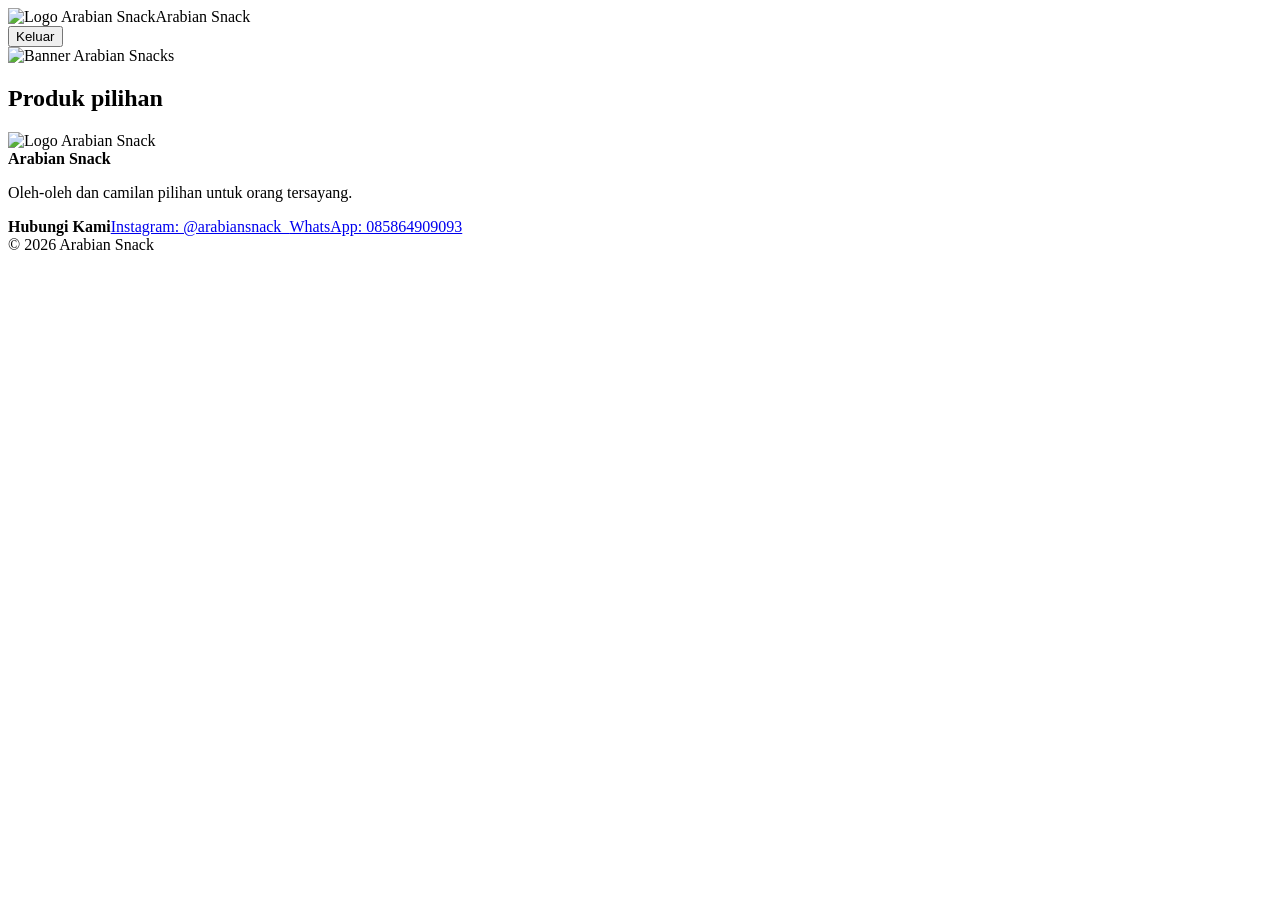
==== index.html @ d79957db "tampilan awal" ====
<!doctype html>
<html lang="id">

<head>
    <meta charset="UTF-8">
    <meta name="viewport" content="width=device-width,initial-scale=1">
    <title>Arabian Snack</title>
    <link rel="stylesheet" href="css/style.css">
</head>

<body data-page="shop">
    <div class="page">
        <header class="topbar">
            <div class="brand"><img src="images/LOGO.jpeg" alt="Logo Arabian Snack">Arabian Snack</div>
            <button class="logout" onclick="logout()">Keluar</button>
        </header>
        <section class="hero"><img src="images/Banner.jpeg" alt="Banner Arabian Snacks"></section>
        <main>
            <h2 class="section-title">Produk pilihan</h2>
            <div id="products" class="product-grid"></div>
        </main>
        <footer class="site-footer">
            <img src="images/LOGO.jpeg" alt="Logo Arabian Snack">
            <div><b>Arabian Snack</b>
                <p>Oleh-oleh dan camilan pilihan untuk orang tersayang.</p>
            </div>
            <div class="contact"><b>Hubungi Kami</b><a href="https://www.instagram.com/arabiansnack_" target="_blank"
                    rel="noopener">Instagram: @arabiansnack_</a><a href="https://wa.me/6285864909093" target="_blank"
                    rel="noopener">WhatsApp: 085864909093</a></div>
            <span>© 2026 Arabian Snack</span>
        </footer>
    </div>
    <script src="js/app.js"></script>
</body>

</html>
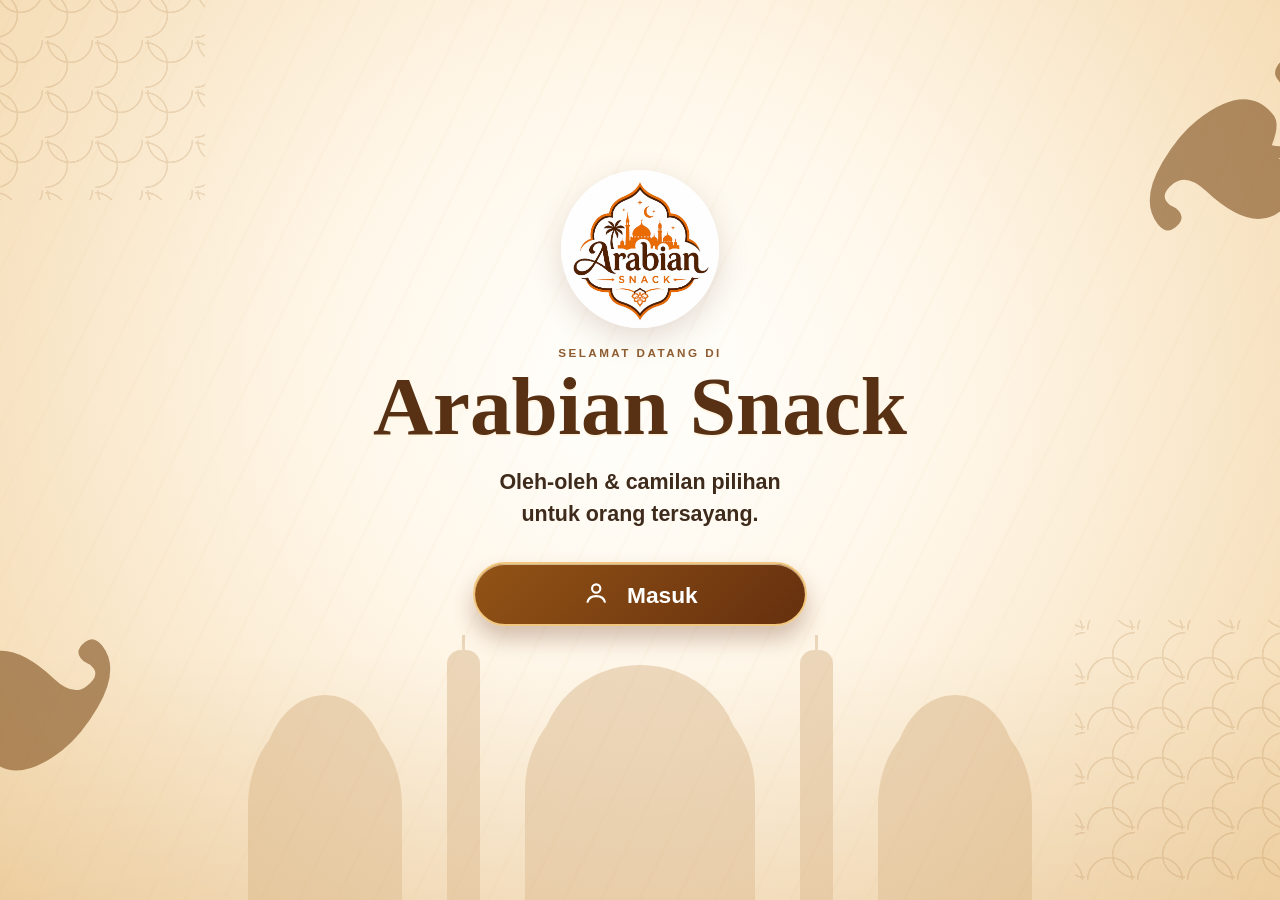
==== commit 5d885bd3: "Update" ====
--- a/index.html
+++ b/index.html
@@ -4,33 +4,36 @@
 <head>
     <meta charset="UTF-8">
     <meta name="viewport" content="width=device-width,initial-scale=1">
-    <title>Arabian Snack</title>
+    <title>Arabian Snack | Oleh-oleh pilihan</title>
     <link rel="stylesheet" href="css/style.css">
 </head>
 
-<body data-page="shop">
-    <div class="page">
-        <header class="topbar">
-            <div class="brand"><img src="images/LOGO.jpeg" alt="Logo Arabian Snack">Arabian Snack</div>
-            <button class="logout" onclick="logout()">Keluar</button>
-        </header>
-        <section class="hero"><img src="images/Banner.jpeg" alt="Banner Arabian Snacks"></section>
-        <main>
-            <h2 class="section-title">Produk pilihan</h2>
-            <div id="products" class="product-grid"></div>
-        </main>
-        <footer class="site-footer">
-            <img src="images/LOGO.jpeg" alt="Logo Arabian Snack">
-            <div><b>Arabian Snack</b>
-                <p>Oleh-oleh dan camilan pilihan untuk orang tersayang.</p>
-            </div>
-            <div class="contact"><b>Hubungi Kami</b><a href="https://www.instagram.com/arabiansnack_" target="_blank"
-                    rel="noopener">Instagram: @arabiansnack_</a><a href="https://wa.me/6285864909093" target="_blank"
-                    rel="noopener">WhatsApp: 085864909093</a></div>
-            <span>© 2026 Arabian Snack</span>
-        </footer>
+<body data-page="login" class="welcome-page">
+    <main class="welcome-layout">
+        <div class="arabesque arabesque-top" aria-hidden="true"></div>
+        <div class="arabesque arabesque-bottom" aria-hidden="true"></div>
+        <div class="palm palm-left" aria-hidden="true">❧</div>
+        <div class="palm palm-right" aria-hidden="true">❧</div>
+        <section class="welcome-content" aria-labelledby="welcomeTitle">
+            <img class="welcome-logo" src="images/LOGO.jpeg" alt="Logo Arabian Snack">
+            <p class="welcome-kicker">SELAMAT DATANG DI</p>
+            <h1 id="welcomeTitle">Arabian Snack</h1>
+            <p class="welcome-copy">Oleh-oleh &amp; camilan pilihan<br>untuk orang tersayang.</p>
+            <button class="welcome-login" id="openLogin" type="button"><svg aria-hidden="true" viewBox="0 0 24 24" fill="none" stroke="currentColor" stroke-width="1.8"><circle cx="12" cy="8" r="3.5"></circle><path d="M4.5 20c.7-3.6 3.2-5.5 7.5-5.5s6.8 1.9 7.5 5.5"></path></svg> Masuk</button>
+        </section>
+        <div class="mosque" aria-hidden="true"><i></i><i></i><i></i><i></i><i></i></div>
+    </main>
+    <div class="login-modal" id="loginModal" hidden>
+        <div class="modal-backdrop" data-close-login></div>
+        <section class="login-card card" role="dialog" aria-modal="true" aria-labelledby="loginTitle">
+            <button class="modal-close" type="button" data-close-login aria-label="Tutup formulir masuk">×</button>
+            <img class="modal-logo" src="images/LOGO.jpeg" alt="">
+            <h2 id="loginTitle">Masuk ke Arabian Snack</h2><p class="intro">Pilih jenis akun, lalu masuk untuk melanjutkan.</p>
+            <div class="role-grid"><button class="role active" data-role="user" type="button">Pengguna</button><button class="role" data-role="admin" type="button">Admin</button></div>
+            <form id="loginForm"><label for="email">Email</label><input id="email" type="email" autocomplete="email" required><label for="password">Password</label><input id="password" type="password" autocomplete="current-password" required><button id="loginButton" class="btn" type="submit">Masuk sebagai Pengguna</button><p id="error" class="error" aria-live="polite"></p></form>
+            <div class="hint"><b>Akun demo</b><br>Pengguna: user@gmail.com / user123<br>Admin: admin@gmail.com / admin123</div>
+        </section>
     </div>
     <script src="js/app.js"></script>
 </body>
-
-</html>+</html>
--- a/css/style.css
+++ b/css/style.css
@@ -0,0 +1,1001 @@
+:root {
+    --brown: #7b4b2a;
+    --dark: #3f2b1c;
+    --cream: #fff8ed;
+    --line: #e4d2c2
+}
+
+* {
+    box-sizing: border-box
+}
+
+body {
+    margin: 0;
+    font-family: Arial, sans-serif;
+    background: var(--cream);
+    color: var(--dark);
+    overflow-x: hidden
+}
+
+button,
+input {
+    font: inherit
+}
+
+.page {
+    width: min(1120px, calc(100% - 32px));
+    margin: auto
+}
+
+.brand {
+    display: flex;
+    align-items: center;
+    gap: 9px;
+    font-weight: 800;
+    color: var(--brown)
+}
+
+.brand img {
+    width: 34px;
+    height: 34px;
+    border-radius: 50%;
+    object-fit: cover
+}
+
+.btn {
+    display: inline-block;
+    border: 0;
+    border-radius: 10px;
+    padding: 13px 18px;
+    background: var(--brown);
+    color: #fff;
+    font-weight: 700;
+    text-decoration: none;
+    cursor: pointer
+}
+
+.btn:hover {
+    background: #5e351c
+}
+
+.card {
+    background: #fff;
+    border-radius: 18px;
+    box-shadow: 0 8px 25px #5835191a
+}
+
+.login-layout {
+    min-height: 100vh;
+    display: grid;
+    place-items: center;
+    padding: 20px
+}
+
+.login-card {
+    width: min(100%, 440px);
+    padding: 32px
+}
+
+.welcome-page {
+    background: #fff8ed;
+    overflow: hidden
+}
+
+.welcome-layout {
+    position: relative;
+    isolation: isolate;
+    min-height: 100svh;
+    display: grid;
+    place-items: center;
+    overflow: hidden;
+    padding: 46px 22px 150px;
+    background: radial-gradient(circle at 50% 42%, #fffdf8 0 11%, #fff6e7 40%, #f3d8ad 100%);
+}
+
+.welcome-layout::before {
+    content: "";
+    position: absolute;
+    z-index: -3;
+    inset: 0;
+    opacity: .3;
+    background: repeating-linear-gradient(116deg, transparent 0 15px, #dcb47522 16px 18px, transparent 19px 34px)
+}
+
+.welcome-content {
+    position: relative;
+    z-index: 2;
+    width: min(100%, 680px);
+    text-align: center;
+    color: var(--dark);
+    animation: welcome-in .7s ease both
+}
+
+.welcome-logo {
+    display: block;
+    width: clamp(110px, 14vw, 158px);
+    aspect-ratio: 1;
+    margin: 0 auto 18px;
+    border-radius: 50%;
+    object-fit: cover;
+    box-shadow: 0 10px 30px #5d351e2b
+}
+
+.welcome-kicker {
+    margin: 0 0 6px;
+    letter-spacing: .21em;
+    font-size: .73rem;
+    font-weight: 800;
+    color: #8e5c31
+}
+
+.welcome-content h1 {
+    margin: 0;
+    font-family: Georgia, serif;
+    font-size: clamp(2.9rem, 7vw, 5.2rem);
+    line-height: 1;
+    color: #583115;
+    text-shadow: 0 2px 0 #fff4df
+}
+
+.welcome-copy {
+    margin: 18px 0 32px;
+    font-size: clamp(1rem, 2vw, 1.34rem);
+    line-height: 1.5;
+    font-weight: 600
+}
+
+.welcome-login {
+    min-width: min(100%, 334px);
+    border: 2px solid #f1c77f;
+    border-radius: 999px;
+    padding: 15px 34px;
+    background: linear-gradient(135deg, #925315, #66300f);
+    box-shadow: 0 13px 21px #6f3a1d4d, inset 0 1px #fff5d7a1;
+    color: #fff;
+    font-size: clamp(1.1rem, 2.4vw, 1.42rem);
+    font-weight: 800;
+    cursor: pointer;
+    transition: transform .2s, box-shadow .2s
+}
+
+.welcome-login svg {
+    width: 1.25em;
+    height: 1.25em;
+    margin-right: 10px;
+    vertical-align: -.2em
+}
+
+.welcome-login:hover {
+    transform: translateY(-3px);
+    box-shadow: 0 17px 28px #6f3a1d56, inset 0 1px #fff5d7a1
+}
+
+.welcome-login:focus-visible,
+.modal-close:focus-visible {
+    outline: 3px solid #f2b758;
+    outline-offset: 4px
+}
+
+.arabesque {
+    position: absolute;
+    z-index: -1;
+    width: 260px;
+    height: 260px;
+    opacity: .16;
+    background-image: radial-gradient(circle at 50% 0, transparent 38%, #9f692e 39% 41%, transparent 42%), radial-gradient(circle at 0 50%, transparent 38%, #9f692e 39% 41%, transparent 42%);
+    background-size: 50px 50px
+}
+
+.arabesque-top {
+    top: -60px;
+    left: -55px
+}
+
+.arabesque-bottom {
+    right: -55px;
+    bottom: 20px;
+    transform: rotate(180deg)
+}
+
+.palm {
+    position: absolute;
+    z-index: 0;
+    font-family: Georgia, serif;
+    color: #75420f;
+    opacity: .56;
+    font-size: clamp(15rem, 27vw, 30rem);
+    line-height: .5;
+    transform: rotate(-38deg)
+}
+
+.palm-left {
+    left: -135px;
+    bottom: 95px
+}
+
+.palm-right {
+    right: -115px;
+    top: 65px;
+    transform: rotate(142deg)
+}
+
+.mosque {
+    position: absolute;
+    z-index: 1;
+    display: flex;
+    align-items: end;
+    justify-content: center;
+    gap: clamp(12px, 3.5vw, 66px);
+    right: 0;
+    bottom: 0;
+    left: 0;
+    height: 27%;
+    padding: 0 4%;
+    opacity: .25;
+    background: linear-gradient(transparent, #c8914e8f)
+}
+
+.mosque i {
+    display: block;
+    width: clamp(60px, 12vw, 170px);
+    height: clamp(85px, 16vw, 190px);
+    border-radius: 100% 100% 0 0;
+    background: #b57a36;
+    box-shadow: 0 -30px 0 -15px #b57a36
+}
+
+.mosque i:nth-child(2),
+.mosque i:nth-child(4) {
+    width: clamp(16px, 2.6vw, 37px);
+    height: clamp(120px, 23vw, 250px);
+    border-radius: 14px 14px 0 0
+}
+
+.mosque i:nth-child(3) {
+    width: clamp(100px, 18vw, 260px);
+    height: clamp(110px, 19vw, 220px)
+}
+
+.login-modal[hidden] {
+    display: none
+}
+
+.login-modal {
+    position: fixed;
+    z-index: 30;
+    inset: 0;
+    display: grid;
+    place-items: center;
+    padding: 20px;
+    animation: modal-in .2s ease both
+}
+
+.modal-backdrop {
+    position: absolute;
+    inset: 0;
+    background: #2f190dcc;
+    backdrop-filter: blur(6px)
+}
+
+.login-modal .login-card {
+    position: relative;
+    z-index: 1;
+    max-height: min(90svh, 680px);
+    overflow: auto;
+    padding: 27px 32px;
+    box-shadow: 0 24px 70px #1f1007a3
+}
+
+.modal-logo {
+    display: block;
+    width: 64px;
+    height: 64px;
+    margin: 0 auto 12px;
+    border-radius: 50%;
+    object-fit: cover
+}
+
+.login-card h2 {
+    margin: 0;
+    color: var(--dark);
+    text-align: center;
+    font-family: Georgia, serif
+}
+
+.modal-close {
+    position: absolute;
+    top: 12px;
+    right: 15px;
+    width: 36px;
+    height: 36px;
+    border: 0;
+    border-radius: 50%;
+    background: #fff1df;
+    color: var(--brown);
+    font-size: 1.65rem;
+    line-height: 1;
+    cursor: pointer
+}
+
+.login-card #loginButton {
+    width: 100%;
+    margin-top: 22px
+}
+
+@keyframes welcome-in {
+    from {
+        opacity: 0;
+        transform: translateY(18px)
+    }
+
+    to {
+        opacity: 1;
+        transform: translateY(0)
+    }
+}
+
+@keyframes modal-in {
+    from {
+        opacity: 0
+    }
+
+    to {
+        opacity: 1
+    }
+}
+
+.login-card .brand {
+    justify-content: center;
+    font-size: 1.35rem
+}
+
+.intro {
+    text-align: center;
+    color: #806e61
+}
+
+.role-grid,
+.product-grid,
+.stats {
+    display: grid;
+    gap: 14px
+}
+
+.role-grid {
+    grid-template-columns: 1fr 1fr;
+    margin: 22px 0
+}
+
+.role {
+    padding: 12px;
+    border: 1px solid var(--line);
+    background: #fff;
+    border-radius: 10px;
+    color: var(--brown);
+    font-weight: 700;
+    cursor: pointer
+}
+
+.role.active {
+    background: var(--brown);
+    color: #fff
+}
+
+label {
+    display: block;
+    margin: 14px 0 7px;
+    font-weight: 700
+}
+
+input {
+    width: 100%;
+    padding: 13px;
+    border: 1px solid var(--line);
+    border-radius: 9px
+}
+
+.error {
+    min-height: 20px;
+    color: #b42318;
+    text-align: center
+}
+
+.hint {
+    padding: 12px;
+    background: #fff7e8;
+    border-radius: 10px;
+    font-size: .85rem;
+    line-height: 1.55
+}
+
+.topbar {
+    display: flex;
+    align-items: center;
+    justify-content: space-between;
+    padding: 18px 0
+}
+
+.logout {
+    background: transparent;
+    border: 1px solid var(--brown);
+    border-radius: 8px;
+    padding: 9px 13px;
+    color: var(--brown);
+    cursor: pointer
+}
+
+.hero {
+    overflow: hidden;
+    border-radius: 22px;
+    background: #fff
+}
+
+.hero img {
+    display: block;
+    width: 100%;
+    aspect-ratio: 16 / 7;
+    object-fit: cover
+}
+
+.section-title {
+    margin: 38px 0 18px
+}
+
+.product-grid {
+    grid-template-columns: repeat(3, 1fr);
+    padding-bottom: 32px
+}
+
+.product {
+    overflow: hidden;
+    display: flex;
+    flex-direction: column
+}
+
+.product-visual {
+    display: grid;
+    place-items: center;
+    aspect-ratio: 1 / 1;
+    height: auto;
+    padding: 14px;
+    background: #fff;
+    font-size: 58px
+}
+
+.product-visual img {
+    width: 100%;
+    height: 100%;
+    object-fit: contain;
+    object-position: center
+}
+
+.product-info {
+    padding: 22px 20px 20px;
+    background: #fff;
+    border-top: 12px solid #fff;
+    position: relative;
+    z-index: 1;
+    min-height: 180px;
+    display: flex;
+    flex-direction: column
+}
+
+.product-info h3 {
+    margin: 10px 0 0;
+    font-size: 1.05rem
+}
+
+.price {
+    color: #9a541e;
+    font-weight: 800;
+    font-size: 1.15rem
+}
+
+.product .btn {
+    width: 100%;
+    background: #df8100;
+    margin-top: auto
+}
+
+.product .btn:hover {
+    background: #b96800
+}
+
+.flow-card {
+    width: min(100%, 700px);
+    margin: 40px auto;
+    padding: clamp(22px, 5vw, 36px)
+}
+
+.cart-item {
+    display: flex;
+    align-items: center;
+    gap: 16px;
+    padding: 16px 0;
+    border-bottom: 1px solid var(--line)
+}
+
+.cart-image {
+    width: 120px;
+    height: 120px;
+    object-fit: contain;
+    background: #fff;
+    border-radius: 10px;
+    border: 1px solid var(--line)
+}
+
+.cart-price {
+    margin-left: auto;
+    font-weight: 800;
+    color: var(--brown)
+}
+
+.dus-options {
+    margin-top: 22px;
+    padding: 18px;
+    border-radius: 12px;
+    background: #fff7ef
+}
+
+.quantity-box {
+    display: flex;
+    align-items: center;
+    gap: 14px;
+    margin-top: 22px;
+    padding: 14px 18px;
+    background: #fff7ef;
+    border-radius: 10px
+}
+
+.quantity-box label {
+    margin: 0
+}
+
+.quantity-box input {
+    width: 90px;
+    background: #fff
+}
+
+.dus-options h2,
+.dus-options p {
+    margin: 0 0 8px
+}
+
+.variant-list {
+    display: grid;
+    grid-template-columns: repeat(auto-fit, minmax(110px, 1fr));
+    gap: 10px;
+    margin: 14px 0
+}
+
+.variant-option {
+    padding: 7px;
+    border: 1px solid var(--line);
+    border-radius: 9px;
+    background: #fff;
+    color: var(--dark);
+    cursor: pointer;
+    text-align: left
+}
+
+.variant-option.active {
+    border: 2px solid var(--brown);
+    background: #fff4e8
+}
+
+.variant-option img {
+    display: block;
+    width: 100%;
+    height: 82px;
+    object-fit: contain;
+    background: #fff;
+    border-radius: 5px;
+    margin-bottom: 6px
+}
+
+.variant-option span {
+    display: block;
+    font-size: .75rem;
+    line-height: 1.35
+}
+
+.variant-option small {
+    display: block;
+    margin-top: 3px;
+    color: var(--brown);
+    font-weight: 700
+}
+
+.dus-options input[type="number"] {
+    max-width: 120px;
+    background: #fff
+}
+
+.checkout-grid {
+    display: grid;
+    grid-template-columns: 3fr 2fr;
+    gap: 20px
+}
+
+.checkout-card {
+    padding: 25px
+}
+
+.two-col {
+    display: grid;
+    grid-template-columns: 1fr 1fr;
+    gap: 10px
+}
+
+.payment-card {
+    width: min(100%, 620px);
+    margin: 32px auto;
+    padding: clamp(22px, 5vw, 36px)
+}
+
+.method {
+    width: 100%;
+    margin: 10px 0;
+    padding: 16px;
+    border: 1px solid var(--line);
+    border-radius: 10px;
+    background: #fff;
+    text-align: left;
+    cursor: pointer
+}
+
+.method small {
+    display: block;
+    margin-top: 5px;
+    color: #756355
+}
+
+.method.active {
+    border: 2px solid var(--brown);
+    background: #fff7ef
+}
+
+.success-card {
+    width: min(100%, 500px);
+    margin: 12vh auto;
+    text-align: center;
+    padding: clamp(26px, 6vw, 50px)
+}
+
+.check {
+    font-size: 65px;
+    color: var(--brown)
+}
+
+.admin-layout {
+    min-height: 100vh;
+    display: grid;
+    grid-template-columns: 240px 1fr
+}
+
+.sidebar {
+    padding: 28px 18px;
+    background: #6b3e26;
+    color: #fff
+}
+
+.sidebar .brand {
+    color: #fff
+}
+
+.nav {
+    display: grid;
+    gap: 7px;
+    margin-top: 28px
+}
+
+.nav a,
+.nav button {
+    padding: 11px;
+    color: #fff;
+    text-decoration: none;
+    border-radius: 8px
+}
+
+.nav button {
+    border: 0;
+    background: transparent;
+    text-align: left;
+    cursor: pointer
+}
+
+.nav a:first-child,
+.nav button.active {
+    background: #8d5a38
+}
+
+.admin-main {
+    padding: clamp(22px, 4vw, 42px)
+}
+
+.admin-actions {
+    display: flex;
+    align-items: center;
+    gap: 10px
+}
+
+.menu-toggle {
+    display: none;
+    width: 42px;
+    height: 42px;
+    padding: 10px;
+    border: 1px solid var(--brown);
+    border-radius: 8px;
+    background: #fff;
+    cursor: pointer
+}
+
+.menu-toggle span {
+    display: block;
+    height: 2px;
+    margin: 4px 0;
+    background: var(--brown)
+}
+
+.sidebar-overlay {
+    display: none
+}
+
+.mobile-admin-bar {
+    display: none
+}
+
+.stats {
+    grid-template-columns: repeat(4, 1fr)
+}
+
+.stat {
+    padding: 19px
+}
+
+.stat p {
+    margin: 0 0 8px;
+    color: #725d4f
+}
+
+.stat strong {
+    color: var(--brown);
+    font-size: 1.4rem
+}
+
+.table-wrap {
+    overflow-x: auto;
+    margin-top: 28px
+}
+
+.table-wrap table {
+    width: 100%;
+    min-width: 600px;
+    border-collapse: collapse
+}
+
+.table-wrap th,
+.table-wrap td {
+    padding: 13px 16px;
+    border-top: 1px solid var(--line);
+    text-align: left
+}
+
+.table-wrap th {
+    background: #fff7ef;
+    color: var(--brown)
+}
+
+.back-link {
+    display: inline-block;
+    margin-bottom: 14px;
+    color: var(--brown);
+    font-weight: 700;
+    text-decoration: none
+}
+
+.site-footer {
+    display: grid;
+    grid-template-columns: auto 1fr auto auto;
+    align-items: center;
+    gap: 14px;
+    margin-top: 30px;
+    padding: 24px 0;
+    border-top: 1px solid var(--line);
+    color: #705b4c
+}
+
+.site-footer img {
+    width: 48px;
+    height: 48px;
+    object-fit: cover;
+    border-radius: 50%
+}
+
+.site-footer p {
+    margin: 5px 0 0;
+    font-size: .9rem
+}
+
+.contact {
+    display: grid;
+    gap: 5px;
+    padding-left: 20px;
+    border-left: 1px solid var(--line);
+    font-size: .85rem
+}
+
+.contact a {
+    color: var(--brown);
+    text-decoration: none
+}
+
+.contact a:hover {
+    text-decoration: underline
+}
+
+.simple-footer {
+    padding: 24px 16px;
+    text-align: center;
+    color: #705b4c;
+    font-size: .85rem
+}
+
+@media(max-width:760px) {
+    .product-grid {
+        grid-template-columns: repeat(2, 1fr)
+    }
+
+    .admin-layout {
+        grid-template-columns: 1fr;
+        grid-template-rows: 64px minmax(0, 1fr);
+        align-content: start
+    }
+
+    .sidebar {
+        position: fixed;
+        z-index: 20;
+        inset: 0 auto 0 0;
+        width: min(78vw, 290px);
+        padding: 24px 18px;
+        transform: translateX(-105%);
+        transition: transform .25s ease;
+        box-shadow: 10px 0 28px rgba(0, 0, 0, .2)
+    }
+
+    .sidebar.open {
+        transform: translateX(0)
+    }
+
+    .mobile-admin-bar {
+        display: flex;
+        align-items: center;
+        gap: 12px;
+        height: 64px;
+        padding: 10px 16px;
+        background: #6b3e26;
+        color: #fff;
+        align-self: start
+    }
+
+    .mobile-admin-bar .brand {
+        color: #fff;
+        font-size: 1rem
+    }
+
+    .mobile-admin-bar .brand img {
+        width: 36px;
+        height: 36px
+    }
+
+    .mobile-admin-bar .menu-toggle {
+        display: block;
+        background: transparent;
+        border-color: #fff
+    }
+
+    .mobile-admin-bar .menu-toggle span {
+        background: #fff
+    }
+
+    .sidebar-overlay.show {
+        display: block;
+        position: fixed;
+        z-index: 15;
+        inset: 0;
+        border: 0;
+        background: rgba(0, 0, 0, .35)
+    }
+
+    .nav {
+        display: grid;
+        grid-template-columns: 1fr;
+        gap: 8px;
+        margin-top: 24px
+    }
+
+    .nav a,
+    .nav button {
+        text-align: center;
+        font-size: 1rem;
+        white-space: normal;
+        min-width: 0;
+        padding: 12px
+    }
+
+    .stats {
+        grid-template-columns: repeat(2, 1fr)
+    }
+
+    .checkout-grid {
+        grid-template-columns: 1fr
+    }
+
+    .admin-main {
+        overflow-x: hidden
+    }
+
+
+    .table-wrap {
+        overflow-x: hidden
+    }
+
+    .table-wrap table {
+        min-width: 0;
+        width: 100%;
+        table-layout: fixed;
+        font-size: .75rem
+    }
+
+    .table-wrap th,
+    .table-wrap td {
+        padding: 9px 5px;
+        overflow-wrap: anywhere
+    }
+}
+
+@media(max-width:440px) {
+
+    .product-grid,
+    .stats {
+        grid-template-columns: 1fr
+    }
+
+    .cart-item {
+        align-items: flex-start;
+        flex-wrap: wrap
+    }
+
+    .cart-price {
+        margin-left: 0
+    }
+
+    .two-col {
+        grid-template-columns: 1fr
+    }
+
+    .site-footer {
+        grid-template-columns: auto 1fr;
+        font-size: .85rem
+    }
+
+    .site-footer span {
+        grid-column: 1 / -1
+    }
+
+    .contact {
+        grid-column: 1 / -1;
+        padding: 14px 0 0;
+        border-left: 0;
+        border-top: 1px solid var(--line)
+    }
+
+    .admin-main .topbar {
+        align-items: flex-start
+    }
+
+    .admin-main .topbar h1 {
+        font-size: 1.8rem;
+        margin: 0
+    }
+}
